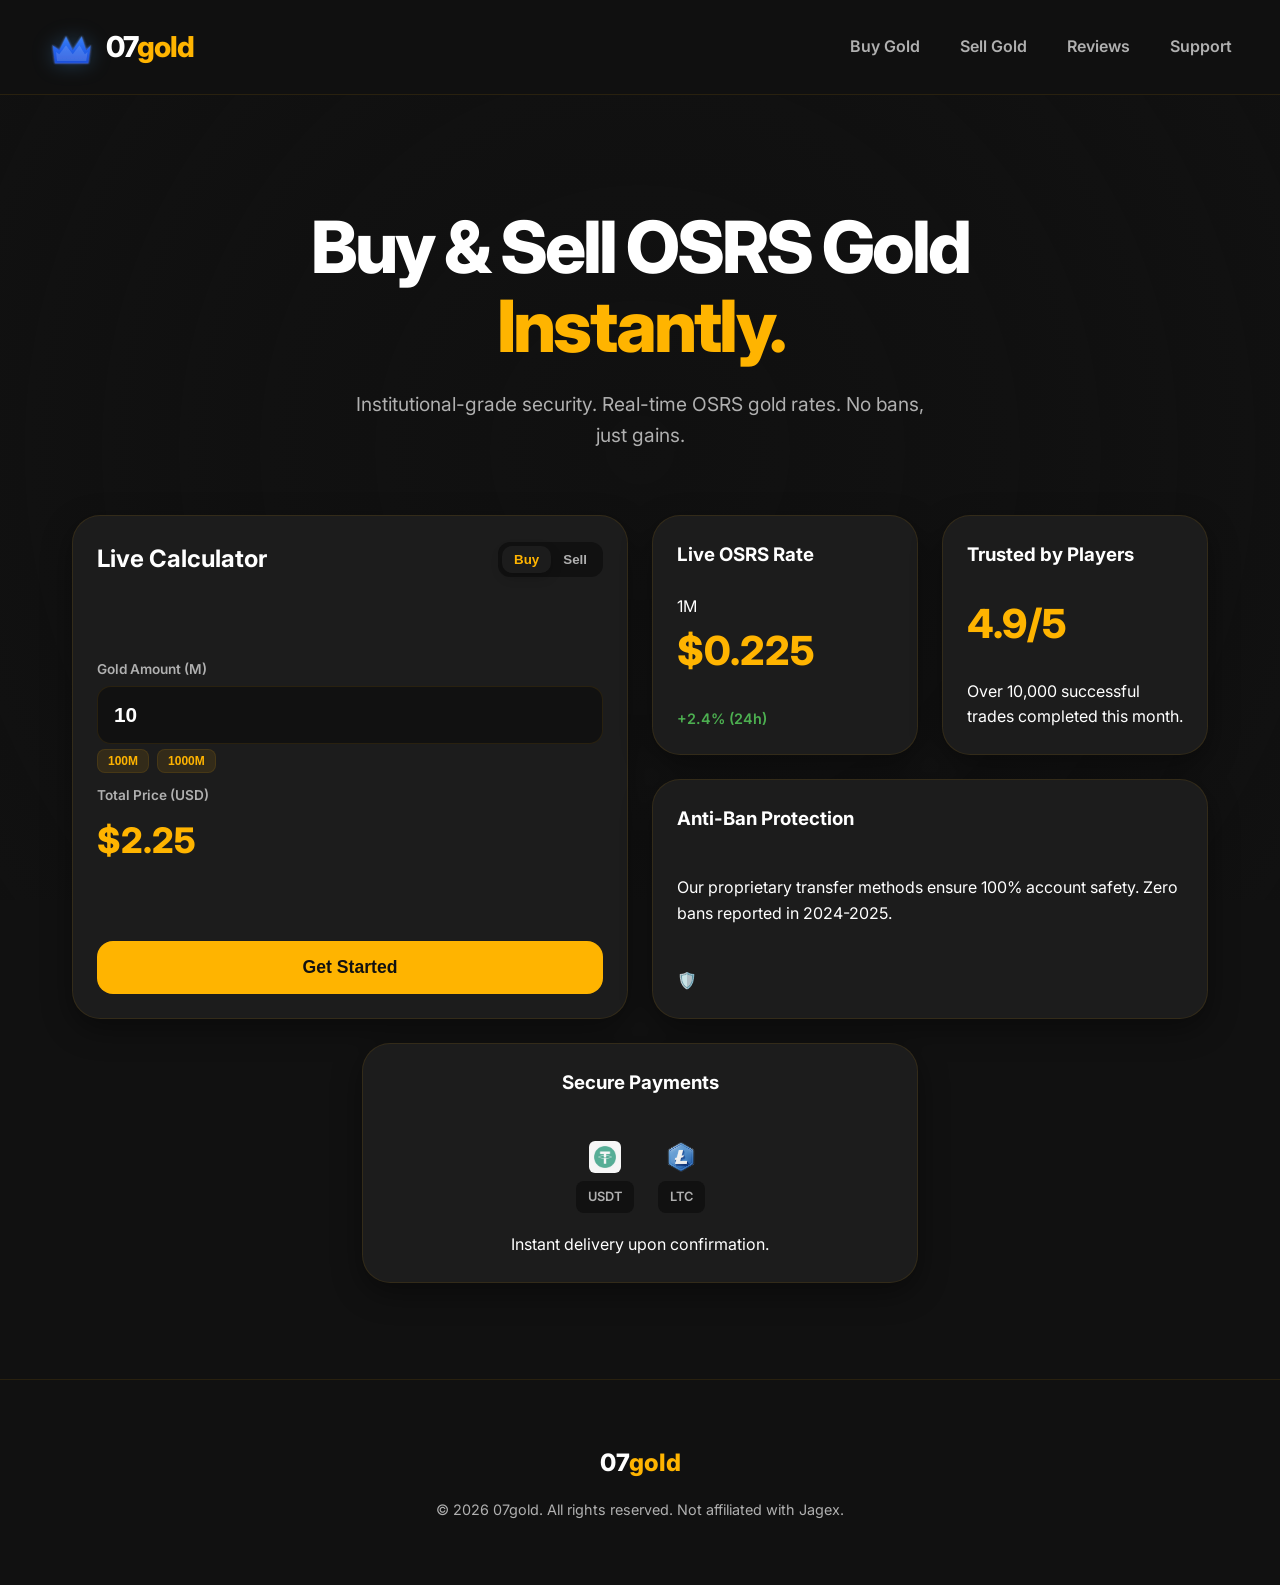
==== index.html @ b289afbd "Add files via upload" ====
<!DOCTYPE html>
<html lang="en">
<head>
    <meta charset="UTF-8">
    <meta name="viewport" content="width=device-width, initial-scale=1.0">
    <title>07gold - Buy & Sell OSRS Gold Instantly</title>
    <link rel="icon" href="data:image/svg+xml,%3Csvg viewBox='0 0 100 100' xmlns='http://www.w3.org/2000/svg'%3E%3Cdefs%3E%3ClinearGradient id='bluePhatGradient' x1='0%25' y1='0%25' x2='0%25' y2='100%25'%3E%3Cstop offset='0%25' style='stop-color:%233b82f6;stop-opacity:1' /%3E%3Cstop offset='100%25' style='stop-color:%231d4ed8;stop-opacity:1' /%3E%3C/linearGradient%3E%3C/defs%3E%3Cpath d='M15 85 L10 45 L25 55 L40 25 L55 55 L75 25 L85 55 L95 45 L90 85 Z' fill='url(%23bluePhatGradient)' /%3E%3C/svg%3E">
    <link rel="preconnect" href="https://fonts.googleapis.com">
    <link rel="preconnect" href="https://fonts.gstatic.com" crossorigin>
    <link href="https://fonts.googleapis.com/css2?family=Inter:wght@400;600;800&display=swap" rel="stylesheet">
    <link rel="stylesheet" href="styles.css">
    <!--Start of Tawk.to Script-->
    <script type="text/javascript">
    var Tawk_API=Tawk_API||{}, Tawk_LoadStart=new Date();
    (function(){
    var s1=document.createElement("script"),s0=document.getElementsByTagName("script")[0];
    s1.async=true;
    s1.src='https://embed.tawk.to/69c67c61c18deb1c38624670/1jknlbnpv';
    s1.charset='UTF-8';
    s1.setAttribute('crossorigin','*');
    s0.parentNode.insertBefore(s1,s0);
    })();
    </script>
    <!--End of Tawk.to Script-->
</head>
<body>
    <div id="admin-bar" class="admin-bar" style="display: none;">
        <div class="admin-status">
            <span class="status-dot"></span>
            <strong>ADMIN MODE</strong>
        </div>
        <div class="admin-stats">
            <span>Online Users: <strong id="user-count">24</strong></span>
        </div>

        <!-- Moved Rate Management Section -->
        <div class="admin-rate-controls">
            <div class="rate-control-item">
                <span class="rate-label">BUY</span>
                <div class="rate-actions">
                    <button id="buy-rate-down" class="rate-btn">-</button>
                    <span id="admin-buy-rate" class="rate-val">0.225</span>
                    <button id="buy-rate-up" class="rate-btn">+</button>
                </div>
            </div>
            <div class="rate-control-item">
                <span class="rate-label">SELL</span>
                <div class="rate-actions">
                    <button id="sell-rate-down" class="rate-btn">-</button>
                    <span id="admin-sell-rate" class="rate-val">0.185</span>
                    <button id="sell-rate-up" class="rate-btn">+</button>
                </div>
            </div>
        </div>

        <button id="logout-btn" class="logout-link">Logout</button>
    </div>

    <div class="video-background">
        <video autoplay muted loop id="bg-video" playsinline>
            <source src="os-download-background.webm" type="video/webm">
        </video>
        <div class="video-overlay"></div>
    </div>
    <nav class="navbar">
        <a href="index.html" class="brand-link">
            <div class="brand-container">
                <div class="logo-icon blue-phat">
                    <svg viewBox="0 0 100 100" xmlns="http://www.w3.org/2000/svg">
                        <defs>
                            <linearGradient id="bluePhatGradient" x1="0%" y1="0%" x2="0%" y2="100%">
                                <stop offset="0%" style="stop-color:#3b82f6;stop-opacity:1" />
                                <stop offset="50%" style="stop-color:#2563eb;stop-opacity:1" />
                                <stop offset="100%" style="stop-color:#1d4ed8;stop-opacity:1" />
                            </linearGradient>
                            <filter id="phatGlow" x="-20%" y="-20%" width="140%" height="140%">
                                <feGaussianBlur stdDeviation="2" result="blur" />
                                <feComposite in="SourceGraphic" in2="blur" operator="over" />
                            </filter>
                        </defs>
                        <!-- Zig-Zag Crown Shape (OSRS Style) -->
                        <path d="M15 85 L10 45 L25 55 L40 25 L55 55 L75 25 L85 55 L95 45 L90 85 Z" fill="url(#bluePhatGradient)" stroke="rgba(255,255,255,0.2)" stroke-width="1" filter="url(#phatGlow)" />
                        <!-- Texture/Depth -->
                        <path d="M15 85 L10 45 L25 55 L40 25 L55 55 L75 25 L85 55 L95 45 L90 85" fill="none" stroke="rgba(0,0,0,0.2)" stroke-width="2" />
                        <!-- Inner Highlights -->
                        <path d="M20 80 L18 60 L25 65 L40 45 L55 65 L70 45 L82 65 L88 60 L85 80 Z" fill="rgba(255,255,255,0.15)" />
                    </svg>
                </div>
                <div class="logo-text">07<span>gold</span></div>
            </div>
        </a>
        <ul class="nav-links">
            <li><a href="#buy">Buy Gold</a></li>
            <li><a href="#sell">Sell Gold</a></li>
            <li><a href="#reviews">Reviews</a></li>
            <li><a href="#support">Support</a></li>
        </ul>
        <button class="login-btn" id="open-login">Log In</button>
    </nav>

    <main class="container">
        <header class="hero">
            <h1>Buy & Sell OSRS Gold <br><span class="highlight">Instantly.</span></h1>
            <p>Institutional-grade security. Real-time OSRS gold rates. No bans, just gains.</p>
        </header>

        <section class="bento-grid">
            <!-- Calculator Card -->
            <div class="bento-card card-large calculator-card">
                <div class="card-header">
                    <h2>Live Calculator</h2>
                    <div class="toggle">
                        <button id="buy-btn" class="active">Buy</button>
                        <button id="sell-btn">Sell</button>
                    </div>
                </div>
                <div class="calculator-content">
                    <div class="input-group">
                        <label>Gold Amount (M)</label>
                        <input type="number" id="gold-amount" value="10" min="1">
                        <div class="quick-select">
                            <button type="button" class="select-btn" data-amount="100">100M</button>
                            <button type="button" class="select-btn" data-amount="1000">1000M</button>
                        </div>
                    </div>
                    <div class="input-group">
                        <label>Total Price (USD)</label>
                        <div class="price-display">$<span id="total-price">35.00</span></div>
                    </div>
                </div>
                <button class="primary-cta">Get Started</button>
            </div>

            <!-- Price Card -->
            <div class="bento-card card-small price-card">
                <h3>Live OSRS Rate</h3>
                <div class="rate-display">
                    <span class="symbol">1M</span>
                    <span class="rate">$0.35</span>
                </div>
                <div class="trend up">+2.4% (24h)</div>
            </div>

            <!-- Trust Card -->
            <div class="bento-card card-small trust-card">
                <h3>Trusted by Players</h3>
                <div class="trust-score">4.9/5</div>
                <p>Over 10,000 successful trades completed this month.</p>
            </div>

            <!-- Security Card -->
            <div class="bento-card card-medium security-card">
                <h3>Anti-Ban Protection</h3>
                <p>Our proprietary transfer methods ensure 100% account safety. Zero bans reported in 2024-2025.</p>
                <div class="shield-icon">🛡️</div>
            </div>

            <!-- Payment Methods Card -->
            <div class="bento-card card-medium payments-card">
                <h3>Secure Payments</h3>
                <div class="payment-icons">
                    <div class="pay-icon" title="USDT">
                        <img src="usdt.jpg" alt="USDT" class="crypto-img">
                        <span>USDT</span>
                    </div>
                    <div class="pay-icon" title="Litecoin">
                        <img src="ltc.png" alt="LTC" class="crypto-img">
                        <span>LTC</span>
                    </div>
                </div>
                <p>Instant delivery upon confirmation.</p>
            </div>
    </main>

    <footer class="footer">
        <div class="footer-logo">07<span>gold</span></div>
        <p>© 2026 07gold. All rights reserved. Not affiliated with Jagex.</p>
    </footer>

    <div class="modal-overlay" id="login-modal">
        <div class="modal-content">
            <button class="modal-close" id="close-login">×</button>
            <div class="modal-header">
                <h2>Admin Login</h2>
                <p>Institutional Access Only</p>
            </div>
            <form id="login-form">
                <div class="input-group">
                    <label>Username</label>
                    <input type="text" placeholder="Enter username" required>
                </div>
                <div class="input-group">
                    <label>Password</label>
                    <input type="password" placeholder="Enter password" required>
                </div>
                <button type="submit" class="primary-cta">Sign In</button>
            </form>
        </div>
    </div>

    <script src="script.js"></script>
</body>
</html>
---- styles.css ----
:root {
    --bg-dark: #111111; /* Deep Charcoal Background */
    --card-bg: #1c1c1c; /* Lighter Charcoal Cards */
    --card-bg-hover: #252525; 
    --gold: #ffb400; /* Probemas Gold */
    --gold-dim: #e6a200;
    --text-primary: #ffffff; /* Pure White Headers */
    --text-secondary: #b0b0b0; /* Silver Body Text */
    --card-border: rgba(255, 180, 0, 0.1); /* Subtle Gold Border */
    --card-radius: 28px;
    --transition: all 0.3s cubic-bezier(0.4, 0, 0.2, 1);
}

* {
    margin: 0;
    padding: 0;
    box-sizing: border-box;
}

body {
    background-color: var(--bg-dark);
    color: var(--text-primary);
    font-family: 'Inter', -apple-system, BlinkMacSystemFont, sans-serif;
    line-height: 1.6;
    overflow-x: hidden;
}

/* Video Background */
.video-background {
    position: fixed;
    top: 0;
    left: 0;
    width: 100%;
    height: 100%;
    z-index: -2;
    overflow: hidden;
}

#bg-video {
    width: 100vw;
    height: 100vh;
    object-fit: cover;
    filter: brightness(0.7) saturate(1.2) blur(0px);
    opacity: 1.0;
}

.video-overlay {
    position: fixed;
    top: 0;
    left: 0;
    width: 100%;
    height: 100%;
    z-index: -1;
    background: radial-gradient(
        circle at center,
        rgba(17, 17, 17, 0.1) 0%,
        rgba(17, 17, 17, 0.3) 50%,
        rgba(17, 17, 17, 0.6) 100%
    );
}

.container {
    max-width: 1200px;
    margin: 0 auto;
    padding: 2rem;
}

/* Admin Dashboard */
.admin-bar {
    position: fixed;
    top: 0;
    left: 0;
    width: 100%;
    height: 50px;
    background: #000;
    color: #fff;
    padding: 0 30px;
    z-index: 5000;
    display: flex;
    justify-content: space-between;
    align-items: center;
    border-bottom: 2px solid var(--gold);
    font-size: 0.85rem;
}

.admin-status {
    display: flex;
    align-items: center;
    gap: 10px;
}

.admin-status .status-dot {
    width: 10px;
    height: 10px;
    background: #4CAF50;
    border-radius: 50%;
    box-shadow: 0 0 10px #4CAF50;
}

.admin-stats {
    display: flex;
    gap: 30px;
}

.logout-link {
    background: #cc0000;
    color: #fff;
    border: none;
    padding: 6px 12px;
    border-radius: 6px;
    cursor: pointer;
    font-weight: 700;
}

.logout-link:hover {
    background: #ff0000;
}

.admin-dashboard {
    position: fixed;
    right: 20px;
    top: 70px;
    width: 350px;
    max-height: calc(100vh - 100px);
    background: rgba(10, 10, 10, 0.98);
    backdrop-filter: blur(20px);
    border-radius: 24px;
    border: 1px solid var(--gold); /* Back to Gold default */
    padding: 25px;
    z-index: 4500;
    box-shadow: 0 40px 100px rgba(0, 0, 0, 0.8);
    display: flex;
    flex-direction: column;
    transition: all 0.3s ease;
    will-change: top, left; /* Hint for browser optimization */
}

/* Alert Effect Class - Only Green when there is a new message */
.admin-dashboard.alert-active {
    animation: greenPulse 1.5s infinite;
    border: 2px solid #4CAF50 !important;
    box-shadow: 0 40px 100px rgba(0, 0, 0, 0.8), 0 0 20px rgba(76, 175, 80, 0.4);
}

.admin-dashboard.alert-active .dashboard-header h3 {
    color: #4CAF50 !important;
}

@keyframes greenPulse {
    0% { box-shadow: 0 0 0 0 rgba(76, 175, 80, 0.7); }
    70% { box-shadow: 0 0 0 15px rgba(76, 175, 80, 0); }
    100% { box-shadow: 0 0 0 0 rgba(76, 175, 80, 0); }
}

.dashboard-header h3 {
    margin-bottom: 15px;
    font-size: 1rem;
    color: var(--gold); /* Back to Gold default */
    text-transform: uppercase;
    letter-spacing: 1px;
}

/* Rate Controls Styling - Now in Admin Bar */
.admin-rate-controls {
    display: flex;
    flex-direction: row;
    gap: 15px;
    align-items: center;
}

.rate-control-item {
    display: flex;
    align-items: center;
    gap: 8px;
    background: #111;
    padding: 4px 8px;
    border-radius: 8px;
    border: 1px solid var(--card-border);
}

.rate-label {
    font-size: 0.7rem;
    font-weight: 800;
    color: var(--gold);
}

.rate-actions {
    display: flex;
    align-items: center;
    gap: 8px;
}

.rate-btn {
    background: transparent;
    color: #fff;
    border: 1px solid rgba(255,255,255,0.2);
    width: 22px;
    height: 22px;
    border-radius: 4px;
    cursor: pointer;
    font-weight: 800;
    line-height: 1;
    display: flex;
    justify-content: center;
    align-items: center;
    transition: var(--transition);
}

.rate-btn:hover {
    background: var(--gold);
    color: #000;
    border-color: var(--gold);
}

.rate-val {
    font-weight: 800;
    font-size: 0.85rem;
    min-width: 45px;
    text-align: center;
    color: #fff;
}

.admin-active-chats {
    max-height: 400px;
    overflow-y: auto;
    display: flex;
    flex-direction: column;
    gap: 10px;
}

.chat-preview {
    background: var(--card-bg);
    border: 1px solid var(--card-border);
    padding: 12px;
    border-radius: 12px;
    cursor: pointer;
    transition: var(--transition);
}

.chat-preview:hover {
    border-color: var(--gold);
    background: var(--card-bg-hover);
}

/* Highlight for Last Message */
.chat-preview.new-message {
    border-color: #4CAF50;
    animation: previewPulse 2s infinite;
    position: relative;
}

.chat-preview.new-message::after {
    content: 'NEW';
    position: absolute;
    top: 10px;
    right: 10px;
    background: #4CAF50;
    color: #fff;
    font-size: 0.6rem;
    font-weight: 800;
    padding: 2px 6px;
    border-radius: 4px;
    box-shadow: 0 0 10px rgba(76, 175, 80, 0.5);
}

@keyframes previewPulse {
    0% { box-shadow: 0 0 0 0 rgba(76, 175, 80, 0.3); }
    70% { box-shadow: 0 0 0 8px rgba(76, 175, 80, 0); }
    100% { box-shadow: 0 0 0 0 rgba(76, 175, 80, 0); }
}

.preview-user {
    font-weight: 800;
    font-size: 0.8rem;
    display: block;
    margin-bottom: 4px;
}

.preview-msg {
    color: var(--text-secondary);
    font-size: 0.75rem;
    white-space: nowrap;
    overflow: hidden;
    text-overflow: ellipsis;
}

.no-chats {
    text-align: center;
    color: var(--text-secondary);
    font-size: 0.8rem;
    padding: 20px;
}

/* Admin Reply Window */
.admin-reply-view {
    display: flex;
    flex-direction: column;
    height: 100%;
}

.reply-header {
    display: flex;
    align-items: center;
    gap: 10px;
    margin-bottom: 15px;
}

.back-btn {
    background: transparent;
    border: none;
    color: var(--gold);
    font-size: 1.2rem;
    cursor: pointer;
}

.admin-chat-log {
    flex: 1;
    min-height: 250px;
    max-height: 300px;
    overflow-y: auto;
    background: var(--bg-dark);
    border-radius: 12px;
    padding: 10px;
    margin-bottom: 15px;
    display: flex;
    flex-direction: column;
    gap: 8px;
}

.admin-chat-log .msg {
    padding: 6px 10px;
    border-radius: 8px;
    font-size: 0.8rem;
    max-width: 90%;
    word-break: break-word;
    overflow-wrap: break-word;
}

.admin-chat-log .msg.user { background: var(--card-bg-hover); color: #fff; align-self: flex-start; }
.admin-chat-log .msg.admin { background: var(--gold); color: #000; align-self: flex-end; font-weight: 700; }

.reply-input-area {
    display: flex;
    gap: 8px;
}

.reply-input-area input {
    flex: 1;
    background: var(--bg-dark);
    border: 1px solid var(--card-border);
    border-radius: 8px;
    padding: 8px;
    color: #fff;
    font-size: 0.8rem;
}

.reply-input-area button {
    background: var(--gold);
    border: none;
    border-radius: 8px;
    padding: 0 12px;
    font-weight: 700;
    cursor: pointer;
}

/* Navbar */
.navbar {
    display: flex;
    justify-content: space-between;
    align-items: center;
    padding: 1.5rem 3rem;
    position: sticky;
    top: 0;
    z-index: 1000;
    backdrop-filter: blur(10px);
    background: rgba(17, 17, 17, 0.85);
    border-bottom: 1px solid var(--card-border);
    transition: top 0.3s ease;
}

body.admin-mode .navbar {
    top: 50px;
}

.brand-link {
    text-decoration: none;
    color: inherit;
    display: block;
}

.brand-container {
    display: flex;
    align-items: center;
    gap: 0.8rem;
}

.logo-icon {
    width: 45px;
    height: 45px;
    filter: drop-shadow(0 0 10px rgba(66, 153, 225, 0.3));
    transition: var(--transition);
}

.logo-icon:hover {
    transform: rotate(-10deg) scale(1.1);
}

.logo-text {
    font-size: 1.8rem;
    font-weight: 800;
    letter-spacing: -1px;
    color: var(--text-primary);
}

.logo-text span {
    color: var(--gold);
}

.nav-links {
    display: flex;
    list-style: none;
    gap: 2.5rem;
}

.nav-links a {
    color: var(--text-secondary);
    text-decoration: none;
    font-weight: 600;
    transition: var(--transition);
}

.nav-links a:hover {
    color: var(--gold);
}
.login-btn {
    display: none !important;
    background: var(--text-primary);
    color: var(--bg-dark);
    padding: 0.8rem 1.8rem;
    border: none;
    border-radius: 12px;
    font-weight: 700;
    cursor: pointer;
    transition: var(--transition);
}

.cta-button:hover {
    background: var(--gold);
    transform: translateY(-2px);
}

/* Hero Section */
.hero {
    text-align: center;
    padding: 5rem 0 4rem;
}

.hero h1 {
    font-size: 4.5rem;
    font-weight: 800;
    letter-spacing: -3px;
    line-height: 1.1;
    margin-bottom: 1.5rem;
}

.hero .highlight {
    color: var(--gold);
    display: block;
}

.hero p {
    color: var(--text-secondary);
    font-size: 1.2rem;
    max-width: 600px;
    margin: 0 auto;
}

/* Bento Grid */
.bento-grid {
    display: grid;
    grid-template-columns: repeat(4, 1fr);
    grid-auto-rows: 240px; /* Increased to fit Get Started button */
    gap: 1.5rem;
    margin-bottom: 4rem;
}

.bento-card {
    background: var(--card-bg);
    border: 1px solid var(--card-border);
    border-radius: var(--card-radius);
    padding: 1.5rem; /* Reduced to fit more content */
    transition: var(--transition);
    position: relative;
    overflow: hidden;
    display: flex;
    flex-direction: column;
    justify-content: space-between;
    box-shadow: 0 10px 30px rgba(0, 0, 0, 0.4);
}

.bento-card:hover {
    border-color: var(--gold);
    background: var(--card-bg-hover);
    transform: translateY(-5px);
    box-shadow: 0 20px 50px rgba(0, 0, 0, 0.6);
}

/* Card Sizing */
.card-large {
    grid-column: span 2;
    grid-row: span 2;
}

.card-medium {
    grid-column: span 2;
    grid-row: span 1;
}

.card-small {
    grid-column: span 1;
    grid-row: span 1;
}

/* Specific Card Styles */
.card-header {
    display: flex;
    justify-content: space-between;
    align-items: center;
    margin-bottom: 1rem;
}

.toggle {
    background: var(--bg-dark);
    padding: 4px;
    border-radius: 12px;
    display: flex;
}

.toggle button {
    background: transparent;
    border: none;
    color: var(--text-secondary);
    padding: 6px 12px;
    border-radius: 10px;
    cursor: pointer;
    font-weight: 600;
    transition: var(--transition);
}

.toggle button.active {
    background: var(--card-bg);
    color: var(--gold);
    box-shadow: 0 4px 12px rgba(0, 0, 0, 0.2);
}

.calculator-content {
    display: flex;
    flex-direction: column;
    gap: 0.8rem;
}

.input-group label {
    display: block;
    color: var(--text-secondary);
    font-size: 0.85rem;
    margin-bottom: 0.3rem;
    font-weight: 600;
}

.input-group input {
    width: 100%;
    background: var(--bg-dark);
    border: 1px solid var(--card-border);
    border-radius: 14px;
    padding: 1rem;
    color: var(--text-primary);
    font-size: 1.3rem;
    font-weight: 700;
    outline: none;
}

.input-group input:focus {
    border-color: var(--gold);
}

.quick-select {
    display: flex;
    gap: 8px;
    margin-top: 5px;
}

.select-btn {
    background: rgba(255, 180, 0, 0.1);
    border: 1px solid var(--card-border);
    color: var(--gold);
    padding: 4px 10px;
    border-radius: 8px;
    font-size: 0.75rem;
    font-weight: 700;
    cursor: pointer;
    transition: var(--transition);
}

.select-btn:hover {
    background: var(--gold);
    color: #000;
    border-color: var(--gold);
}

.price-display {
    font-size: 2.2rem;
    font-weight: 800;
    color: var(--gold);
}

.primary-cta {
    background: var(--gold);
    color: var(--bg-dark);
    border: none;
    padding: 1rem;
    border-radius: 16px;
    font-weight: 800;
    font-size: 1.1rem;
    cursor: pointer;
    margin-top: 0.5rem;
    transition: var(--transition);
}

.primary-cta:hover {
    filter: brightness(1.1);
    transform: scale(1.02);
}

.rate-display {
    display: flex;
    flex-direction: column;
}

.rate-display .rate {
    font-size: 2.5rem;
    font-weight: 800;
    color: var(--gold);
}

.trend.up {
    color: #4CAF50;
    font-weight: 600;
    font-size: 0.9rem;
}

.trust-score {
    font-size: 2.5rem;
    font-weight: 800;
    color: var(--gold);
}
.payments-card {
    grid-column: 2 / span 2;
    text-align: center;
    align-items: center;
}

.payment-icons {
    display: flex;
    justify-content: center;
    gap: 1.5rem;
    flex-wrap: wrap;
    margin-top: 1.5rem;
}

.pay-icon {
    display: flex;
    flex-direction: column;
    align-items: center;
    gap: 0.5rem;
    transition: var(--transition);
}

.pay-icon:hover {
    transform: translateY(-3px);
}

.crypto-img {
    width: 32px;
    height: 32px;
    object-fit: contain;
    border-radius: 6px;
}

/* Specific size for BTC */
.pay-icon[title="Bitcoin"] .crypto-img {
    width: 40px;
    height: 40px;
}

.text-icon {
    font-size: 24px;
    height: 32px;
    display: flex;
    align-items: center;
}

.pay-icon span {
    font-size: 0.75rem;
    font-weight: 700;
    color: var(--text-secondary);
}

/* Footer */
.payment-icons span {
    background: var(--bg-dark);
    padding: 6px 12px;
    border-radius: 8px;
    font-size: 0.8rem;
    font-weight: 600;
    color: var(--text-secondary);
}

/* Chat Widget (Probemas Style) */
.chat-widget {
    position: fixed;
    bottom: 2rem;
    right: 2rem;
    z-index: 2000;
    display: flex;
    flex-direction: column;
    align-items: flex-end;
    gap: 1rem;
}

.chat-label {
    background: #fff;
    color: #000;
    padding: 8px 16px;
    border-radius: 20px;
    font-weight: 700;
    font-size: 0.9rem;
    box-shadow: 0 4px 15px rgba(0, 0, 0, 0.2);
    animation: bounce 2s infinite;
}

@keyframes bounce {
    0%, 100% { transform: translateY(0); }
    50% { transform: translateY(-5px); }
}

.chat-toggle {
    width: 60px;
    height: 60px;
    border-radius: 50%;
    background: var(--gold);
    border: none;
    box-shadow: 0 8px 25px rgba(0, 0, 0, 0.3);
    cursor: pointer;
    display: flex;
    justify-content: center;
    align-items: center;
    color: #000;
    transition: var(--transition);
}

.chat-toggle svg {
    width: 28px;
    height: 28px;
}

.chat-toggle:hover {
    transform: scale(1.05);
    filter: brightness(1.1);
}

.chat-window {
    position: absolute;
    bottom: 140px;
    right: 0;
    width: 370px;
    height: 550px;
    background: #fff;
    border-radius: 20px;
    display: none;
    flex-direction: column;
    overflow: hidden;
    box-shadow: 0 20px 50px rgba(0, 0, 0, 0.3);
    border: 1px solid rgba(0, 0, 0, 0.05);
}

.chat-window.active {
    display: flex;
}

.chat-header {
    background: var(--gold);
    padding: 1.5rem;
    color: #000;
    display: flex;
    justify-content: space-between;
    align-items: center;
}

.header-main {
    display: flex;
    align-items: center;
    gap: 1rem;
}

.agent-avatar {
    position: relative;
    width: 45px;
    height: 45px;
}

.agent-avatar img {
    width: 100%;
    height: 100%;
    border-radius: 50%;
    border: 2px solid #fff;
}

.online-dot-pulsing {
    position: absolute;
    bottom: 2px;
    right: 2px;
    width: 12px;
    height: 12px;
    background: #4CAF50;
    border: 2px solid #fff;
    border-radius: 50%;
    animation: dotPulse 2s infinite;
}

@keyframes dotPulse {
    0% { box-shadow: 0 0 0 0 rgba(76, 175, 80, 0.7); }
    70% { box-shadow: 0 0 0 6px rgba(76, 175, 80, 0); }
    100% { box-shadow: 0 0 0 0 rgba(76, 175, 80, 0); }
}

.header-text h3 {
    font-size: 1rem;
    font-weight: 800;
    line-height: 1.2;
}

.header-text span {
    font-size: 0.75rem;
    font-weight: 600;
    opacity: 0.7;
}

.close-chat {
    color: #000;
    opacity: 0.5;
    font-size: 1.8rem;
    background: transparent;
    border: none;
    cursor: pointer;
}

.chat-messages {
    flex: 1;
    background: #f8f8f8;
    padding: 1.5rem;
    display: flex;
    flex-direction: column;
    gap: 1rem;
    overflow-y: auto;
}

.message {
    padding: 10px 14px;
    border-radius: 12px;
    font-size: 0.9rem;
    max-width: 85%;
    line-height: 1.4;
    word-break: break-word;
    overflow-wrap: break-word;
}

.message.system {
    align-self: center;
    background: transparent;
    color: #888;
    font-size: 0.8rem;
    text-align: center;
}

.message.agent {
    align-self: flex-start;
    background: #fff;
    color: #333;
    border: 1px solid #eee;
    border-bottom-left-radius: 2px;
}

.message.user {
    align-self: flex-end;
    background: var(--gold);
    color: #000;
    font-weight: 600;
    border-bottom-right-radius: 2px;
}

.chat-input-area {
    padding: 1rem;
    background: #fff;
    border-top: 1px solid #eee;
    display: flex;
    gap: 0.5rem;
}

.chat-input-area input {
    flex: 1;
    border: none;
    padding: 10px;
    font-size: 0.9rem;
    outline: none;
    background: transparent;
    color: #333;
}

.chat-input-area button {
    background: transparent;
    border: none;
    color: var(--gold);
    padding: 5px;
    cursor: pointer;
}

.chat-input-area button svg {
    width: 24px;
    height: 24px;
}

.login-btn {
    display: none !important;
    background: var(--text-primary);
    color: var(--bg-dark);
    padding: 0.8rem 1.8rem;
    border: none;
    border-radius: 12px;
    font-weight: 700;
    cursor: pointer;
    transition: var(--transition);
}

.login-btn:hover {
    background: var(--gold);
    transform: translateY(-2px);
}

/* Modal Overlay */
.modal-overlay {
    position: fixed;
    top: 0;
    left: 0;
    width: 100%;
    height: 100%;
    background: rgba(0, 0, 0, 0.85);
    backdrop-filter: blur(10px);
    z-index: 3000;
    display: none;
    justify-content: center;
    align-items: center;
    animation: fadeIn 0.3s ease;
}

.modal-overlay.active {
    display: flex;
}

.modal-content {
    background: var(--card-bg);
    width: 100%;
    max-width: 400px;
    padding: 3rem;
    border-radius: var(--card-radius);
    border: 1px solid var(--card-border);
    position: relative;
    box-shadow: 0 30px 60px rgba(0, 0, 0, 0.5);
}

.modal-header {
    text-align: center;
    margin-bottom: 2rem;
}

.modal-header h2 {
    font-size: 2rem;
    font-weight: 800;
    margin-bottom: 0.5rem;
}

.modal-header p {
    color: var(--text-secondary);
    font-size: 0.9rem;
}

.modal-close {
    position: absolute;
    top: 1.5rem;
    right: 1.5rem;
    background: transparent;
    border: none;
    color: var(--text-secondary);
    font-size: 2rem;
    cursor: pointer;
    line-height: 1;
}

@keyframes fadeIn {
    from { opacity: 0; transform: scale(0.95); }
    to { opacity: 1; transform: scale(1); }
}

/* Footer */
.footer {
    padding: 4rem 2rem;
    text-align: center;
    border-top: 1px solid var(--card-border);
}

.footer-logo {
    font-size: 1.5rem;
    font-weight: 800;
    margin-bottom: 1rem;
}

.footer-logo span {
    color: var(--gold);
}

.footer p {
    color: var(--text-secondary);
    font-size: 0.9rem;
}

/* Responsive */
@media (max-width: 992px) {
    .bento-grid {
        grid-template-columns: repeat(2, 1fr);
    }
    .hero h1 {
        font-size: 3rem;
    }
}

@media (max-width: 600px) {
    .bento-grid {
        grid-template-columns: 1fr;
        grid-auto-rows: auto;
    }
    .card-large, .card-medium, .card-small {
        grid-column: span 1;
    }
    .hero h1 {
        font-size: 2.5rem;
    }
    .navbar {
        padding: 1rem;
    }
    .nav-links {
        display: none;
    }
}
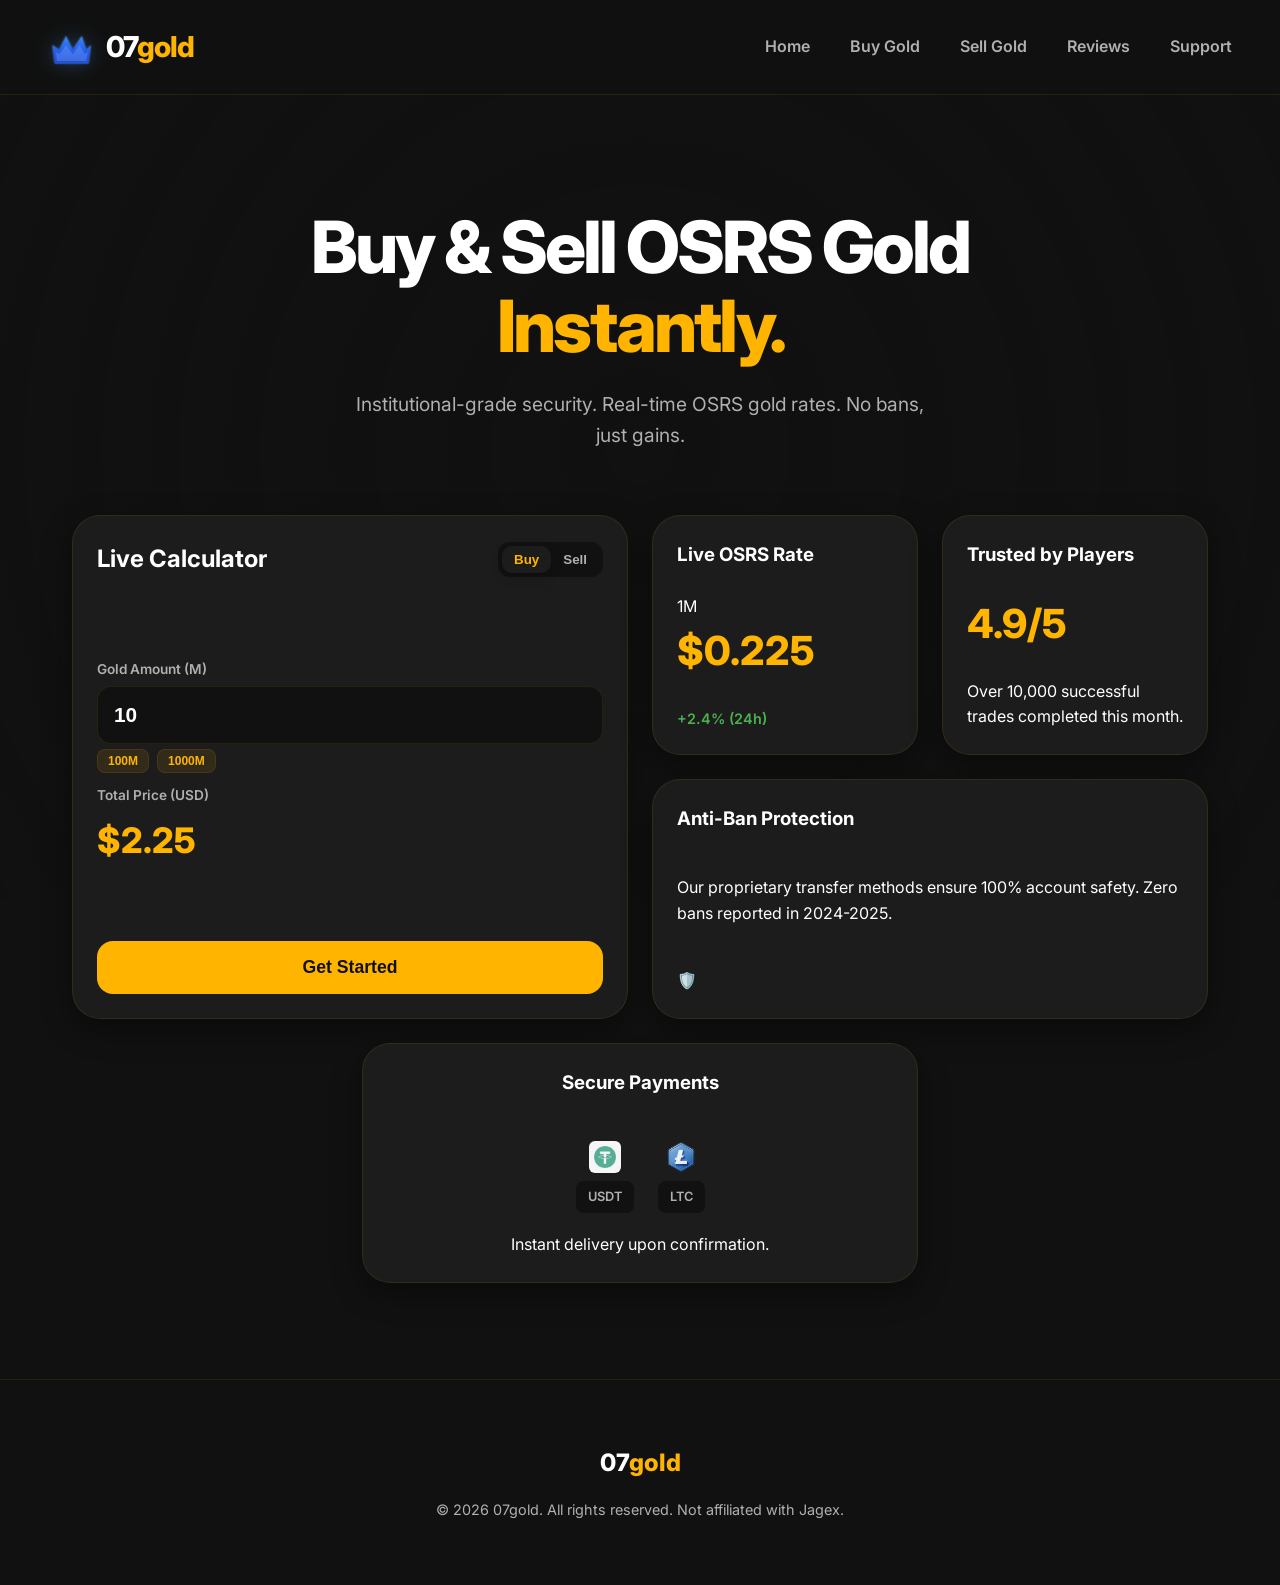
==== commit c79c6649: "Add files via upload" ====
--- a/index.html
+++ b/index.html
@@ -9,19 +9,6 @@
     <link rel="preconnect" href="https://fonts.gstatic.com" crossorigin>
     <link href="https://fonts.googleapis.com/css2?family=Inter:wght@400;600;800&display=swap" rel="stylesheet">
     <link rel="stylesheet" href="styles.css">
-    <!--Start of Tawk.to Script-->
-    <script type="text/javascript">
-    var Tawk_API=Tawk_API||{}, Tawk_LoadStart=new Date();
-    (function(){
-    var s1=document.createElement("script"),s0=document.getElementsByTagName("script")[0];
-    s1.async=true;
-    s1.src='https://embed.tawk.to/69c67c61c18deb1c38624670/1jknlbnpv';
-    s1.charset='UTF-8';
-    s1.setAttribute('crossorigin','*');
-    s0.parentNode.insertBefore(s1,s0);
-    })();
-    </script>
-    <!--End of Tawk.to Script-->
 </head>
 <body>
     <div id="admin-bar" class="admin-bar" style="display: none;">
@@ -90,9 +77,10 @@
             </div>
         </a>
         <ul class="nav-links">
+            <li><a href="index.html">Home</a></li>
             <li><a href="#buy">Buy Gold</a></li>
             <li><a href="#sell">Sell Gold</a></li>
-            <li><a href="#reviews">Reviews</a></li>
+            <li><a href="reviews.html">Reviews</a></li>
             <li><a href="#support">Support</a></li>
         </ul>
         <button class="login-btn" id="open-login">Log In</button>
@@ -198,6 +186,19 @@
         </div>
     </div>
 
+    <!--Start of Tawk.to Script-->
+    <script type="text/javascript">
+    var Tawk_API=Tawk_API||{}, Tawk_LoadStart=new Date();
+    (function(){
+    var s1=document.createElement("script"),s0=document.getElementsByTagName("script")[0];
+    s1.async=true;
+    s1.src='https://embed.tawk.to/69c67c61c18deb1c38624670/1jknlbnpv';
+    s1.charset='UTF-8';
+    s1.setAttribute('crossorigin','*');
+    s0.parentNode.insertBefore(s1,s0);
+    })();
+    </script>
+    <!--End of Tawk.to Script-->
     <script src="script.js"></script>
 </body>
 </html>
--- a/styles.css
+++ b/styles.css
@@ -429,7 +429,8 @@
     transition: var(--transition);
 }
 
-.nav-links a:hover {
+.nav-links a:hover,
+.nav-links a.active {
     color: var(--gold);
 }
 .login-btn {
@@ -713,237 +714,6 @@
     font-size: 0.8rem;
     font-weight: 600;
     color: var(--text-secondary);
-}
-
-/* Chat Widget (Probemas Style) */
-.chat-widget {
-    position: fixed;
-    bottom: 2rem;
-    right: 2rem;
-    z-index: 2000;
-    display: flex;
-    flex-direction: column;
-    align-items: flex-end;
-    gap: 1rem;
-}
-
-.chat-label {
-    background: #fff;
-    color: #000;
-    padding: 8px 16px;
-    border-radius: 20px;
-    font-weight: 700;
-    font-size: 0.9rem;
-    box-shadow: 0 4px 15px rgba(0, 0, 0, 0.2);
-    animation: bounce 2s infinite;
-}
-
-@keyframes bounce {
-    0%, 100% { transform: translateY(0); }
-    50% { transform: translateY(-5px); }
-}
-
-.chat-toggle {
-    width: 60px;
-    height: 60px;
-    border-radius: 50%;
-    background: var(--gold);
-    border: none;
-    box-shadow: 0 8px 25px rgba(0, 0, 0, 0.3);
-    cursor: pointer;
-    display: flex;
-    justify-content: center;
-    align-items: center;
-    color: #000;
-    transition: var(--transition);
-}
-
-.chat-toggle svg {
-    width: 28px;
-    height: 28px;
-}
-
-.chat-toggle:hover {
-    transform: scale(1.05);
-    filter: brightness(1.1);
-}
-
-.chat-window {
-    position: absolute;
-    bottom: 140px;
-    right: 0;
-    width: 370px;
-    height: 550px;
-    background: #fff;
-    border-radius: 20px;
-    display: none;
-    flex-direction: column;
-    overflow: hidden;
-    box-shadow: 0 20px 50px rgba(0, 0, 0, 0.3);
-    border: 1px solid rgba(0, 0, 0, 0.05);
-}
-
-.chat-window.active {
-    display: flex;
-}
-
-.chat-header {
-    background: var(--gold);
-    padding: 1.5rem;
-    color: #000;
-    display: flex;
-    justify-content: space-between;
-    align-items: center;
-}
-
-.header-main {
-    display: flex;
-    align-items: center;
-    gap: 1rem;
-}
-
-.agent-avatar {
-    position: relative;
-    width: 45px;
-    height: 45px;
-}
-
-.agent-avatar img {
-    width: 100%;
-    height: 100%;
-    border-radius: 50%;
-    border: 2px solid #fff;
-}
-
-.online-dot-pulsing {
-    position: absolute;
-    bottom: 2px;
-    right: 2px;
-    width: 12px;
-    height: 12px;
-    background: #4CAF50;
-    border: 2px solid #fff;
-    border-radius: 50%;
-    animation: dotPulse 2s infinite;
-}
-
-@keyframes dotPulse {
-    0% { box-shadow: 0 0 0 0 rgba(76, 175, 80, 0.7); }
-    70% { box-shadow: 0 0 0 6px rgba(76, 175, 80, 0); }
-    100% { box-shadow: 0 0 0 0 rgba(76, 175, 80, 0); }
-}
-
-.header-text h3 {
-    font-size: 1rem;
-    font-weight: 800;
-    line-height: 1.2;
-}
-
-.header-text span {
-    font-size: 0.75rem;
-    font-weight: 600;
-    opacity: 0.7;
-}
-
-.close-chat {
-    color: #000;
-    opacity: 0.5;
-    font-size: 1.8rem;
-    background: transparent;
-    border: none;
-    cursor: pointer;
-}
-
-.chat-messages {
-    flex: 1;
-    background: #f8f8f8;
-    padding: 1.5rem;
-    display: flex;
-    flex-direction: column;
-    gap: 1rem;
-    overflow-y: auto;
-}
-
-.message {
-    padding: 10px 14px;
-    border-radius: 12px;
-    font-size: 0.9rem;
-    max-width: 85%;
-    line-height: 1.4;
-    word-break: break-word;
-    overflow-wrap: break-word;
-}
-
-.message.system {
-    align-self: center;
-    background: transparent;
-    color: #888;
-    font-size: 0.8rem;
-    text-align: center;
-}
-
-.message.agent {
-    align-self: flex-start;
-    background: #fff;
-    color: #333;
-    border: 1px solid #eee;
-    border-bottom-left-radius: 2px;
-}
-
-.message.user {
-    align-self: flex-end;
-    background: var(--gold);
-    color: #000;
-    font-weight: 600;
-    border-bottom-right-radius: 2px;
-}
-
-.chat-input-area {
-    padding: 1rem;
-    background: #fff;
-    border-top: 1px solid #eee;
-    display: flex;
-    gap: 0.5rem;
-}
-
-.chat-input-area input {
-    flex: 1;
-    border: none;
-    padding: 10px;
-    font-size: 0.9rem;
-    outline: none;
-    background: transparent;
-    color: #333;
-}
-
-.chat-input-area button {
-    background: transparent;
-    border: none;
-    color: var(--gold);
-    padding: 5px;
-    cursor: pointer;
-}
-
-.chat-input-area button svg {
-    width: 24px;
-    height: 24px;
-}
-
-.login-btn {
-    display: none !important;
-    background: var(--text-primary);
-    color: var(--bg-dark);
-    padding: 0.8rem 1.8rem;
-    border: none;
-    border-radius: 12px;
-    font-weight: 700;
-    cursor: pointer;
-    transition: var(--transition);
-}
-
-.login-btn:hover {
-    background: var(--gold);
-    transform: translateY(-2px);
 }
 
 /* Modal Overlay */
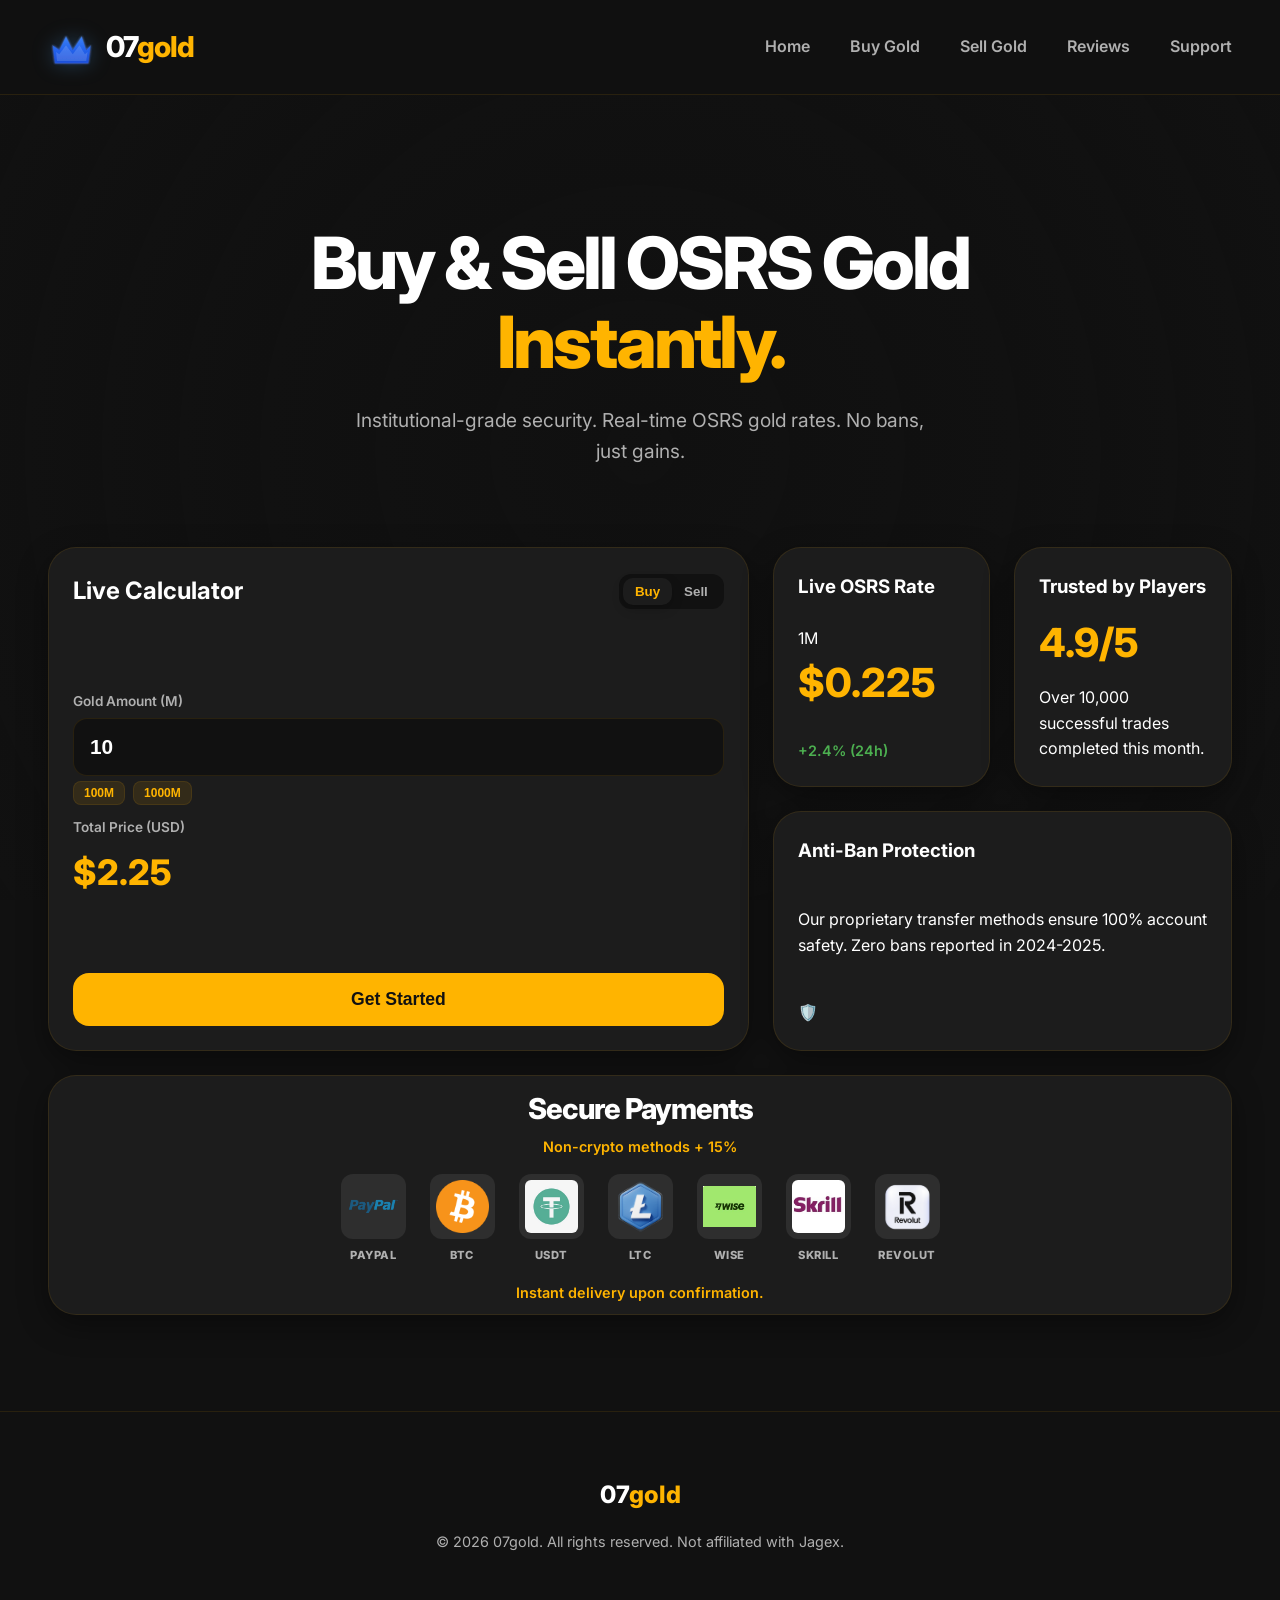
==== commit 56ea655d: "Add files via upload" ====
--- a/index.html
+++ b/index.html
@@ -144,9 +144,18 @@
             </div>
 
             <!-- Payment Methods Card -->
-            <div class="bento-card card-medium payments-card">
+            <div class="bento-card payments-card">
                 <h3>Secure Payments</h3>
+                <p class="payment-note">Non-crypto methods + 15%</p>
                 <div class="payment-icons">
+                    <div class="pay-icon" title="PayPal">
+                        <img src="paypallogo.png" alt="PayPal" class="crypto-img">
+                        <span>PayPal</span>
+                    </div>
+                    <div class="pay-icon" title="Bitcoin">
+                        <img src="btc.png" alt="BTC" class="crypto-img">
+                        <span>BTC</span>
+                    </div>
                     <div class="pay-icon" title="USDT">
                         <img src="usdt.jpg" alt="USDT" class="crypto-img">
                         <span>USDT</span>
@@ -154,6 +163,18 @@
                     <div class="pay-icon" title="Litecoin">
                         <img src="ltc.png" alt="LTC" class="crypto-img">
                         <span>LTC</span>
+                    </div>
+                    <div class="pay-icon" title="Wise">
+                        <img src="wiselogo.png" alt="Wise" class="crypto-img">
+                        <span>Wise</span>
+                    </div>
+                    <div class="pay-icon" title="Skrill">
+                        <img src="skrilllogo.png" alt="Skrill" class="crypto-img">
+                        <span>Skrill</span>
+                    </div>
+                    <div class="pay-icon" title="Revolut">
+                        <img src="Revolutlogo.png" alt="Revolut" class="crypto-img">
+                        <span>Revolut</span>
                     </div>
                 </div>
                 <p>Instant delivery upon confirmation.</p>
--- a/styles.css
+++ b/styles.css
@@ -60,9 +60,9 @@
 }
 
 .container {
-    max-width: 1200px;
+    max-width: 1400px;
     margin: 0 auto;
-    padding: 2rem;
+    padding: 2rem 3rem;
 }
 
 /* Admin Dashboard */
@@ -453,7 +453,7 @@
 /* Hero Section */
 .hero {
     text-align: center;
-    padding: 5rem 0 4rem;
+    padding: 6rem 0 5rem;
 }
 
 .hero h1 {
@@ -479,8 +479,8 @@
 /* Bento Grid */
 .bento-grid {
     display: grid;
-    grid-template-columns: repeat(4, 1fr);
-    grid-auto-rows: 240px; /* Increased to fit Get Started button */
+    grid-template-columns: repeat(5, 1fr);
+    grid-auto-rows: 240px;
     gap: 1.5rem;
     margin-bottom: 4rem;
 }
@@ -508,7 +508,7 @@
 
 /* Card Sizing */
 .card-large {
-    grid-column: span 2;
+    grid-column: span 3; /* Increased for 5-col balance */
     grid-row: span 2;
 }
 
@@ -655,17 +655,44 @@
     color: var(--gold);
 }
 .payments-card {
-    grid-column: 2 / span 2;
+    grid-column: 1 / span 5; 
+    grid-row: span 1; /* Standard single row height */
     text-align: center;
     align-items: center;
+    padding: 1.5rem; /* Compact padding */
+    display: flex;
+    flex-direction: column;
+    justify-content: center;
+}
+
+.payments-card h3 {
+    font-size: 1.8rem; /* Slightly smaller to fit */
+    font-weight: 800;
+    margin-bottom: 0.2rem;
+    color: var(--text-primary);
+    letter-spacing: -1px;
+}
+
+.payment-note {
+    font-size: 0.85rem;
+    color: var(--gold); /* Yellow */
+    margin-bottom: 1rem;
+    font-weight: 600;
 }
 
 .payment-icons {
     display: flex;
     justify-content: center;
-    gap: 1.5rem;
+    gap: 1.5rem; /* Tightened gap */
     flex-wrap: wrap;
-    margin-top: 1.5rem;
+    margin-top: 0;
+    margin-bottom: 1rem; 
+}
+
+.payments-card p {
+    font-size: 0.9rem;
+    color: var(--gold); /* Yellow */
+    font-weight: 600;
 }
 
 .pay-icon {
@@ -681,16 +708,24 @@
 }
 
 .crypto-img {
-    width: 32px;
-    height: 32px;
+    width: 60px;
+    height: 60px;
     object-fit: contain;
-    border-radius: 6px;
-}
-
-/* Specific size for BTC */
-.pay-icon[title="Bitcoin"] .crypto-img {
-    width: 40px;
-    height: 40px;
+    border-radius: 12px;
+    background: rgba(255, 255, 255, 0.08);
+    padding: 6px; /* Reduced padding to "zoom" the icon */
+    transition: var(--transition);
+}
+
+.pay-icon .crypto-img {
+    width: 65px;
+    height: 65px;
+}
+
+/* Specific zoom/adjustments for all to ensure they fill the space well */
+.pay-icon .crypto-img:hover {
+    transform: scale(1.1);
+    background: rgba(255, 255, 255, 0.12);
 }
 
 .text-icon {
@@ -701,19 +736,18 @@
 }
 
 .pay-icon span {
-    font-size: 0.75rem;
-    font-weight: 700;
-    color: var(--text-secondary);
+    font-size: 0.7rem;
+    font-weight: 800;
+    color: var(--text-secondary);
+    text-transform: uppercase;
+    letter-spacing: 0.5px;
 }
 
 /* Footer */
 .payment-icons span {
-    background: var(--bg-dark);
-    padding: 6px 12px;
-    border-radius: 8px;
-    font-size: 0.8rem;
-    font-weight: 600;
-    color: var(--text-secondary);
+    /* Removed individual span background for cleaner look since it's now vertical */
+    padding: 0;
+    background: transparent;
 }
 
 /* Modal Overlay */
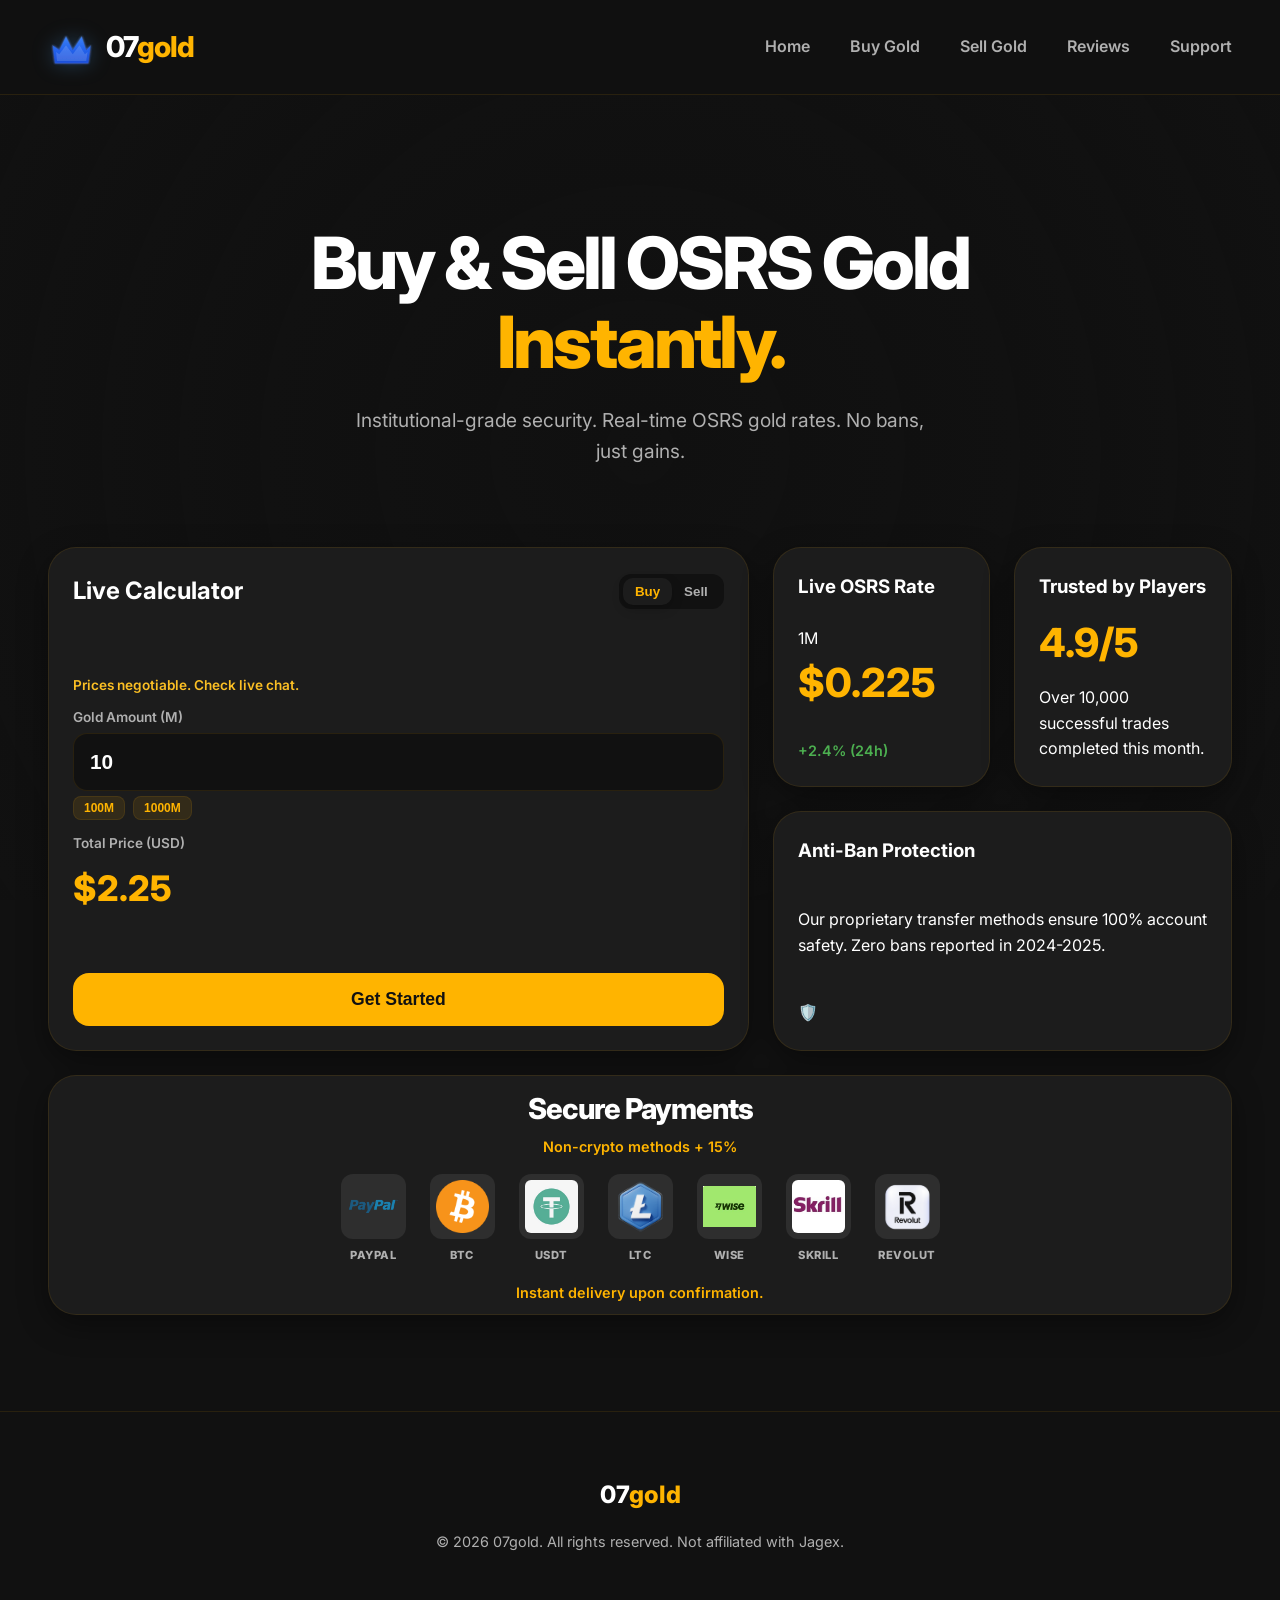
==== commit ddc2e24b: "Add files via upload" ====
--- a/index.html
+++ b/index.html
@@ -104,6 +104,7 @@
                 </div>
                 <div class="calculator-content">
                     <div class="input-group">
+                        <p style="color: #fbbf24; font-size: 0.85rem; font-weight: 600; margin-bottom: 10px;">Prices negotiable. Check live chat.</p>
                         <label>Gold Amount (M)</label>
                         <input type="number" id="gold-amount" value="10" min="1">
                         <div class="quick-select">
--- a/styles.css
+++ b/styles.css
@@ -837,25 +837,62 @@
 }
 
 /* Responsive */
+@media (max-width: 1200px) {
+    .container {
+        padding: 2rem 1.5rem;
+    }
+    .hero h1 {
+        font-size: 3.5rem;
+    }
+    .bento-grid {
+        grid-template-columns: repeat(3, 1fr);
+    }
+    .card-large {
+        grid-column: span 3;
+    }
+    .card-medium, .payments-card {
+        grid-column: span 3;
+    }
+    .card-small {
+        grid-column: span 1.5;
+    }
+}
+
 @media (max-width: 992px) {
     .bento-grid {
         grid-template-columns: repeat(2, 1fr);
     }
+    .card-large, .card-medium, .payments-card {
+        grid-column: span 2;
+    }
+    .card-small {
+        grid-column: span 1;
+    }
     .hero h1 {
         font-size: 3rem;
     }
 }
 
 @media (max-width: 600px) {
+    .hero {
+        padding: 4rem 0 3rem;
+    }
+    .hero h1 {
+        font-size: 2.2rem;
+        letter-spacing: -1px;
+    }
+    .hero p {
+        font-size: 1rem;
+    }
     .bento-grid {
         grid-template-columns: 1fr;
         grid-auto-rows: auto;
-    }
-    .card-large, .card-medium, .card-small {
+        gap: 1rem;
+    }
+    .card-large, .card-medium, .card-small, .payments-card {
         grid-column: span 1;
-    }
-    .hero h1 {
-        font-size: 2.5rem;
+        grid-row: span 1;
+        padding: 1.5rem;
     }
     .navbar {
         padding: 1rem;
@@ -863,4 +900,17 @@
     .nav-links {
         display: none;
     }
-}
+    .logo-text {
+        font-size: 1.4rem;
+    }
+    .payments-card h3 {
+        font-size: 1.6rem;
+    }
+    .payment-icons {
+        gap: 1rem;
+    }
+    .crypto-img {
+        width: 50px;
+        height: 50px;
+    }
+}
